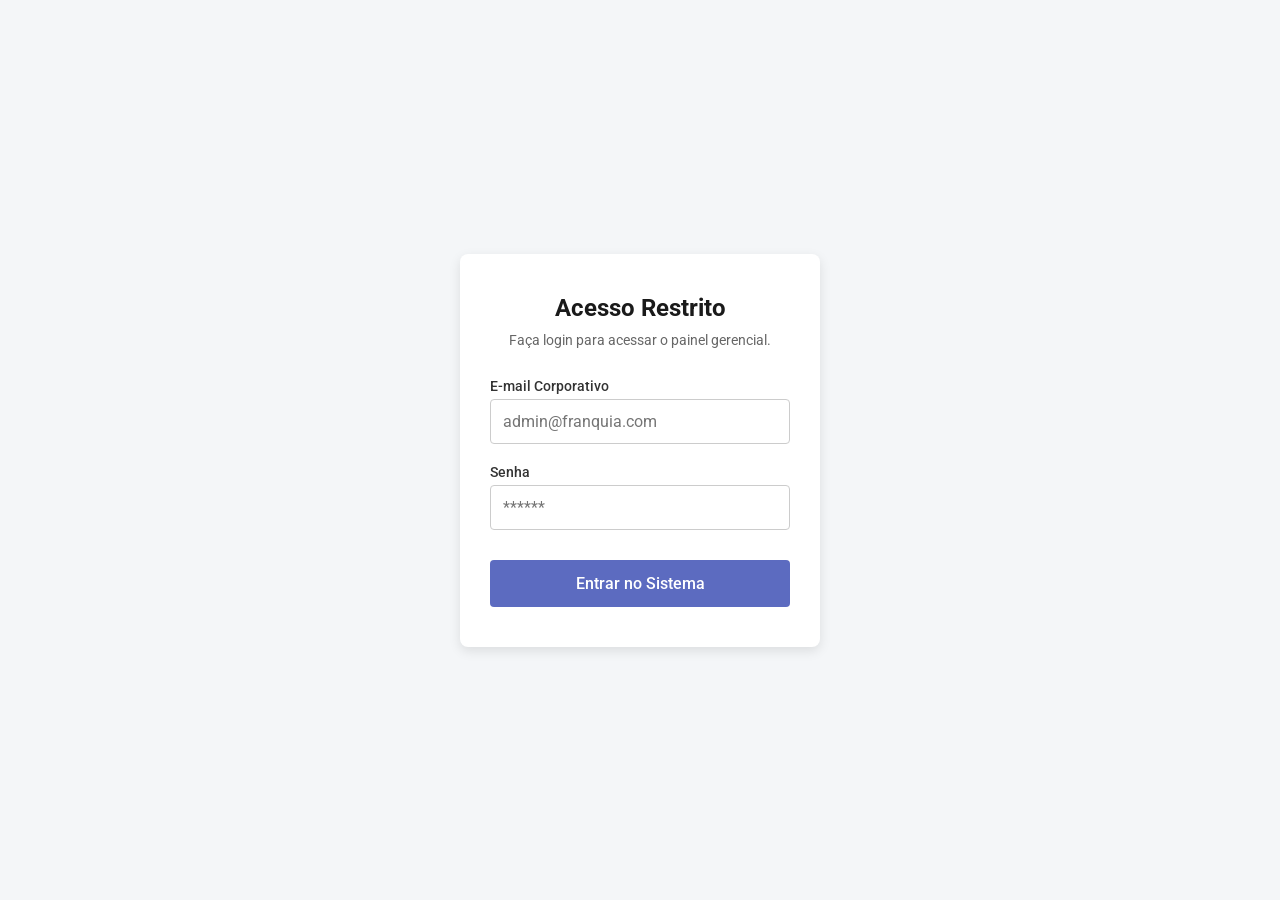
==== Franquias.Web/dashboard.html @ 9a31c7cf "refactor: migracao do front-end para HTML, CSS e JavaScript puro com painel dinamico" ====
<!DOCTYPE html>
<html lang="pt-BR">
<head>
    <meta charset="UTF-8">
    <meta name="viewport" content="width=device-width, initial-scale=1.0">
    <title>Dashboard - Gestão de Franquias S/A</title>
    <link rel="stylesheet" href="style.css">
    <link href="https://fonts.googleapis.com/css2?family=Roboto:wght@300;400;500;700&display=swap" rel="stylesheet">
</head>
<body class="dashboard-layout">

    <!-- Menu Lateral Escuro -->
    <nav class="sidebar">
        <div class="sidebar-header">
            <h2>Gestão S/A</h2>
        </div>
        <ul class="nav-links">
            <li><a href="#" class="active">Dashboard Geral</a></li>
            <li><a href="#">Unidades</a></li>
            <li><a href="#" id="btn-sair">Sair do Sistema</a></li>
        </ul>
    </nav>

    <!-- Conteúdo Principal -->
    <main class="main-content">
        <header class="top-header">
            <h1>Dashboard Gerencial</h1>
            <p>Visão geral da rede de franquias.</p>
        </header>

        <div class="cards-grid">
            <!-- Cartão 1: Unidades (Este vai puxar da API!) -->
            <div class="card">
                <h3>Unidades Ativas</h3>
                <div class="card-value text-primary" id="qtd-unidades">Carregando...</div>
            </div>

            <!-- Cartão 2: Faturamento -->
            <div class="card">
                <h3>Faturamento Mensal</h3>
                <div class="card-value text-success">R$ 11.350</div>
            </div>

            <!-- Cartão 3: Alertas -->
            <div class="card">
                <h3>Chamados Abertos</h3>
                <div class="card-value text-danger">1</div>
            </div>
        </div>
    </main>

    <script src="dashboard.js"></script>
</body>
</html>
---- Franquias.Web/style.css ----
/* Reset padrão para garantir que funcione igual em todos os navegadores */
* {
    margin: 0;
    padding: 0;
    box-sizing: border-box;
    font-family: 'Roboto', sans-serif;
}

/* Fundo da tela: um cinza bem claro e elegante */
body {
    background-color: #f4f6f8;
    display: flex;
    justify-content: center;
    align-items: center;
    height: 100vh;
    color: #333;
}

/* Container para centralizar o cartão na tela */
.login-container {
    width: 100%;
    max-width: 400px;
    padding: 20px;
}

/* O cartão branco do formulário com sombra */
.login-card {
    background-color: #ffffff;
    padding: 40px 30px;
    border-radius: 8px;
    box-shadow: 0 4px 12px rgba(0, 0, 0, 0.1);
    text-align: center;
}

.login-card h2 {
    margin-bottom: 10px;
    color: #1a1a1a;
}

.login-card p {
    font-size: 14px;
    color: #666;
    margin-bottom: 30px;
}

/* Estrutura das caixas de texto */
.input-group {
    text-align: left;
    margin-bottom: 20px;
}

.input-group label {
    display: block;
    font-size: 14px;
    font-weight: 500;
    margin-bottom: 5px;
    color: #333;
}

.input-group input {
    width: 100%;
    padding: 12px;
    border: 1px solid #ccc;
    border-radius: 4px;
    font-size: 16px;
    transition: border-color 0.3s;
}

/* Efeito ao clicar na caixa de texto */
.input-group input:focus {
    border-color: #5C6BC0; /* Azul corporativo */
    outline: none;
}

/* Botão principal */
button {
    width: 100%;
    padding: 14px;
    background-color: #5C6BC0;
    color: white;
    border: none;
    border-radius: 4px;
    font-size: 16px;
    font-weight: 500;
    cursor: pointer;
    transition: background-color 0.3s;
    margin-top: 10px;
}

button:hover {
    background-color: #3F51B5; /* Azul mais escuro ao passar o mouse */
}

/* Ocultar a mensagem de erro por padrão */
.erro-oculto {
    display: none;
}

/* Estilo da mensagem de erro quando aparecer */
#mensagem-erro {
    color: #d32f2f;
    font-size: 14px;
    margin-bottom: 15px;
    margin-top: -10px;
    font-weight: 500;
}




/* =========================================
   ESTILOS DO DASHBOARD (dashboard.html)
   ========================================= */

.dashboard-layout {
    display: flex;
    justify-content: flex-start;
    align-items: stretch;
    background-color: #f4f6f8;
}

/* Menu Lateral */
.sidebar {
    width: 250px;
    background-color: #343a40; /* Cor escura estilo MudBlazor */
    color: white;
    min-height: 100vh;
    display: flex;
    flex-direction: column;
}

.sidebar-header {
    padding: 20px;
    background-color: #23272b;
    border-bottom: 1px solid #4b545c;
}

.nav-links {
    list-style: none;
    padding: 10px 0;
}

.nav-links li a {
    display: block;
    padding: 15px 20px;
    color: #c2c7d0;
    text-decoration: none;
    font-weight: 500;
    transition: 0.3s;
}

.nav-links li a:hover, .nav-links li a.active {
    background-color: #4b545c;
    color: white;
}

/* Área Principal */
.main-content {
    flex: 1;
    padding: 40px;
}

.top-header h1 {
    color: #333;
    margin-bottom: 5px;
}

.top-header p {
    color: #666;
    margin-bottom: 30px;
}

/* Grid de Cartões */
.cards-grid {
    display: grid;
    grid-template-columns: repeat(auto-fit, minmax(250px, 1fr));
    gap: 20px;
}

.card {
    background-color: white;
    padding: 25px;
    border-radius: 8px;
    box-shadow: 0 2px 8px rgba(0,0,0,0.05);
}

.card h3 {
    font-size: 16px;
    color: #666;
    margin-bottom: 15px;
    font-weight: 500;
}

.card-value {
    font-size: 32px;
    font-weight: 700;
}

/* Cores dos números */
.text-primary { color: #5C6BC0; }
.text-success { color: #4CAF50; }
.text-danger { color: #F44336; }
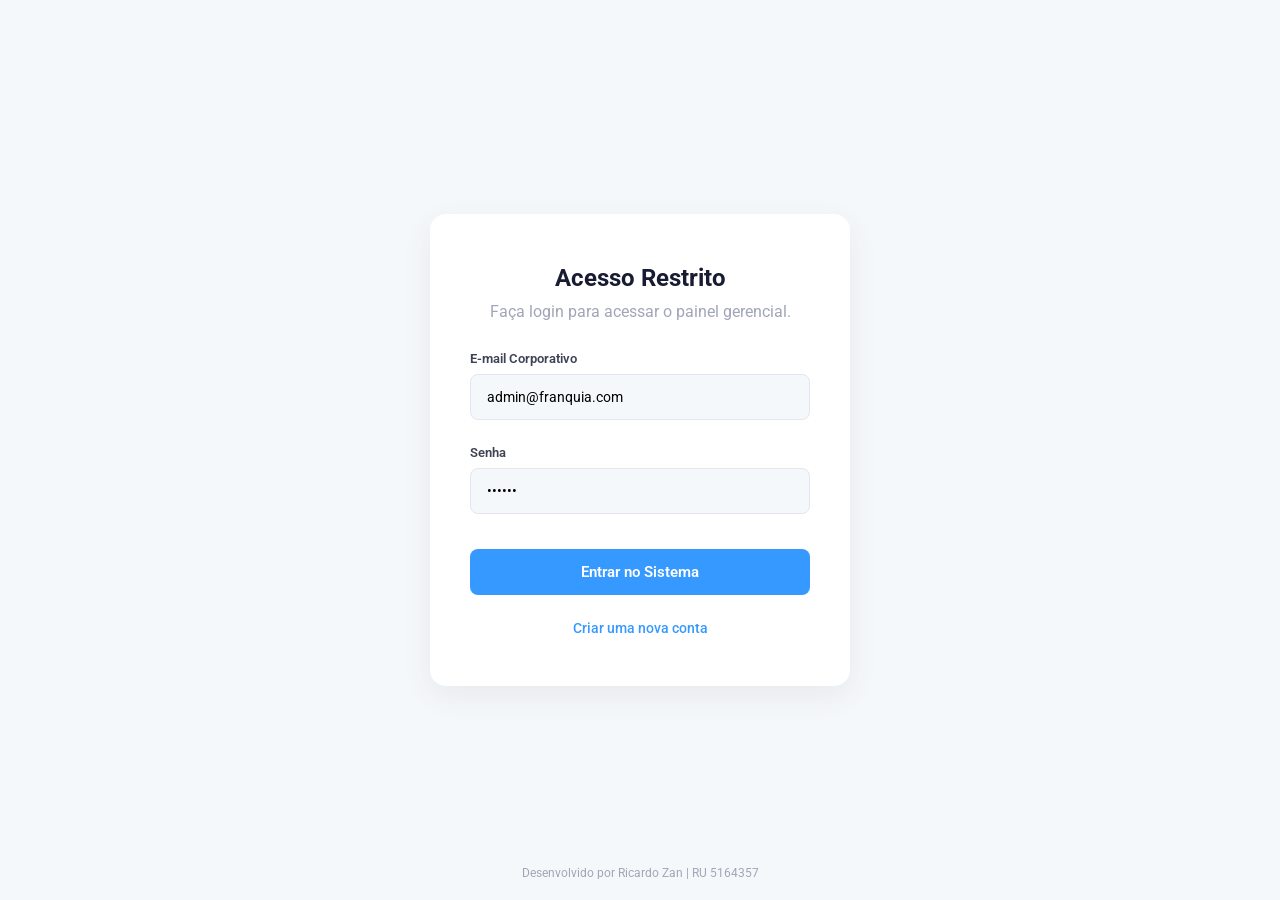
==== commit 5256de73: "fix: ajuste no payload de cadastro para integrar com a API" ====
--- a/Franquias.Web/dashboard.html
+++ b/Franquias.Web/dashboard.html
@@ -15,8 +15,8 @@
             <h2>Gestão S/A</h2>
         </div>
         <ul class="nav-links">
-            <li><a href="#" class="active">Dashboard Geral</a></li>
-            <li><a href="#">Unidades</a></li>
+            <li><a href="dashboard.html" class="active">Dashboard Geral</a></li>
+            <li><a href="unidades.html">Unidades</a></li>
             <li><a href="#" id="btn-sair">Sair do Sistema</a></li>
         </ul>
     </nav>
@@ -29,7 +29,7 @@
         </header>
 
         <div class="cards-grid">
-            <!-- Cartão 1: Unidades (Este vai puxar da API!) -->
+            <!-- Cartão 1: Unidades -->
             <div class="card">
                 <h3>Unidades Ativas</h3>
                 <div class="card-value text-primary" id="qtd-unidades">Carregando...</div>
@@ -38,13 +38,34 @@
             <!-- Cartão 2: Faturamento -->
             <div class="card">
                 <h3>Faturamento Mensal</h3>
-                <div class="card-value text-success">R$ 11.350</div>
+                <div class="card-value text-success" id="valor-faturamento">Carregando...</div>
             </div>
 
             <!-- Cartão 3: Alertas -->
             <div class="card">
                 <h3>Chamados Abertos</h3>
-                <div class="card-value text-danger">1</div>
+                <div class="card-value text-danger" id="qtd-chamados">Carregando...</div>
+            </div>
+        </div>
+
+        <!-- Nova Seção: Tabela de Últimas Vendas -->
+        <div class="recent-sales-section mt-4">
+            <div class="card">
+                <h3>Últimas Vendas Registradas</h3>
+                <table class="sales-table">
+                    <thead>
+                        <tr>
+                            <th>ID da Venda</th>
+                            <th>Data</th>
+                            <th>Valor</th>
+                        </tr>
+                    </thead>
+                    <tbody id="tabela-vendas">
+                        <tr>
+                            <td colspan="3" style="text-align: center;">Carregando...</td>
+                        </tr>
+                    </tbody>
+                </table>
             </div>
         </div>
     </main>
--- a/Franquias.Web/style.css
+++ b/Franquias.Web/style.css
@@ -1,4 +1,6 @@
-/* Reset padrão para garantir que funcione igual em todos os navegadores */
+/* =========================================
+   RESET E FONTES
+   ========================================= */
 * {
     margin: 0;
     padding: 0;
@@ -6,197 +8,261 @@
     font-family: 'Roboto', sans-serif;
 }
 
-/* Fundo da tela: um cinza bem claro e elegante */
 body {
-    background-color: #f4f6f8;
+    background-color: #f5f8fa; /* Fundo off-white moderno */
+    color: #3f4254;
+}
+
+/* =========================================
+   TELA DE LOGIN
+   ========================================= */
+.login-container {
     display: flex;
     justify-content: center;
     align-items: center;
     height: 100vh;
-    color: #333;
-}
-
-/* Container para centralizar o cartão na tela */
-.login-container {
-    width: 100%;
-    max-width: 400px;
     padding: 20px;
 }
 
-/* O cartão branco do formulário com sombra */
 .login-card {
-    background-color: #ffffff;
-    padding: 40px 30px;
-    border-radius: 8px;
-    box-shadow: 0 4px 12px rgba(0, 0, 0, 0.1);
+    background: #ffffff;
+    padding: 50px 40px;
+    border-radius: 16px;
+    box-shadow: 0px 10px 30px 0px rgba(82, 63, 105, 0.08);
     text-align: center;
+    width: 100%;
+    max-width: 420px;
 }
 
 .login-card h2 {
+    color: #181c32;
+    font-size: 24px;
+    font-weight: 700;
     margin-bottom: 10px;
-    color: #1a1a1a;
 }
 
 .login-card p {
-    font-size: 14px;
-    color: #666;
+    color: #a1a5b7;
     margin-bottom: 30px;
 }
 
-/* Estrutura das caixas de texto */
 .input-group {
     text-align: left;
-    margin-bottom: 20px;
+    margin-bottom: 25px;
 }
 
 .input-group label {
+    font-size: 13px;
+    font-weight: 600;
+    color: #3f4254;
+    margin-bottom: 8px;
     display: block;
+}
+
+.input-group input {
+    width: 100%;
+    padding: 14px 16px;
+    background-color: #f5f8fa;
+    border: 1px solid #e4e6ef;
+    border-radius: 8px;
     font-size: 14px;
-    font-weight: 500;
-    margin-bottom: 5px;
-    color: #333;
-}
-
-.input-group input {
-    width: 100%;
-    padding: 12px;
-    border: 1px solid #ccc;
-    border-radius: 4px;
-    font-size: 16px;
-    transition: border-color 0.3s;
-}
-
-/* Efeito ao clicar na caixa de texto */
+    transition: all 0.3s ease;
+}
+
 .input-group input:focus {
-    border-color: #5C6BC0; /* Azul corporativo */
+    background-color: #ffffff;
+    border-color: #3699ff;
+    box-shadow: 0 0 0 3px rgba(54, 153, 255, 0.1);
     outline: none;
 }
 
-/* Botão principal */
 button {
     width: 100%;
     padding: 14px;
-    background-color: #5C6BC0;
+    background-color: #3699ff;
     color: white;
     border: none;
-    border-radius: 4px;
-    font-size: 16px;
-    font-weight: 500;
+    border-radius: 8px;
+    font-size: 15px;
+    font-weight: 600;
     cursor: pointer;
-    transition: background-color 0.3s;
+    transition: all 0.3s ease;
     margin-top: 10px;
 }
 
 button:hover {
-    background-color: #3F51B5; /* Azul mais escuro ao passar o mouse */
-}
-
-/* Ocultar a mensagem de erro por padrão */
-.erro-oculto {
-    display: none;
-}
-
-/* Estilo da mensagem de erro quando aparecer */
-#mensagem-erro {
-    color: #d32f2f;
-    font-size: 14px;
-    margin-bottom: 15px;
-    margin-top: -10px;
-    font-weight: 500;
-}
-
-
-
-
-/* =========================================
-   ESTILOS DO DASHBOARD (dashboard.html)
-   ========================================= */
-
+    background-color: #187de4;
+    box-shadow: 0px 4px 12px rgba(54, 153, 255, 0.3);
+}
+
+.erro-oculto { display: none; }
+#mensagem-erro { color: #f1416c; font-size: 13px; font-weight: 500; margin: -10px 0 15px 0; }
+
+/* =========================================
+   DASHBOARD E UNIDADES (LAYOUT GERAL)
+   ========================================= */
 .dashboard-layout {
     display: flex;
-    justify-content: flex-start;
-    align-items: stretch;
-    background-color: #f4f6f8;
-}
-
-/* Menu Lateral */
+    min-height: 100vh;
+}
+
+/* Sidebar Dark Premium */
 .sidebar {
-    width: 250px;
-    background-color: #343a40; /* Cor escura estilo MudBlazor */
-    color: white;
-    min-height: 100vh;
+    width: 260px;
+    background: linear-gradient(180deg, #1e1e2d 0%, #151521 100%);
+    color: #ffffff;
     display: flex;
     flex-direction: column;
+    box-shadow: 2px 0 10px rgba(0,0,0,0.1);
 }
 
 .sidebar-header {
-    padding: 20px;
-    background-color: #23272b;
-    border-bottom: 1px solid #4b545c;
+    padding: 30px 25px;
+    border-bottom: 1px solid rgba(255,255,255,0.05);
+}
+
+.sidebar-header h2 {
+    font-size: 22px;
+    font-weight: 700;
+    letter-spacing: 1px;
+    color: #ffffff;
 }
 
 .nav-links {
     list-style: none;
-    padding: 10px 0;
+    padding: 20px 0;
 }
 
 .nav-links li a {
-    display: block;
-    padding: 15px 20px;
-    color: #c2c7d0;
+    display: flex;
+    align-items: center;
+    padding: 15px 25px;
+    color: #9899ac;
     text-decoration: none;
     font-weight: 500;
-    transition: 0.3s;
+    font-size: 14px;
+    transition: all 0.3s ease;
+    border-left: 4px solid transparent;
 }
 
 .nav-links li a:hover, .nav-links li a.active {
-    background-color: #4b545c;
-    color: white;
+    background-color: #1b1b29;
+    color: #ffffff;
+    border-left: 4px solid #3699ff;
 }
 
 /* Área Principal */
 .main-content {
     flex: 1;
-    padding: 40px;
+    padding: 40px 50px;
+    background-color: #f5f8fa;
+}
+
+.top-header {
+    margin-bottom: 40px;
 }
 
 .top-header h1 {
-    color: #333;
-    margin-bottom: 5px;
+    font-size: 28px;
+    color: #181c32;
+    font-weight: 700;
+    margin-bottom: 8px;
 }
 
 .top-header p {
-    color: #666;
-    margin-bottom: 30px;
-}
-
-/* Grid de Cartões */
+    color: #a1a5b7;
+    font-size: 15px;
+}
+
+/* =========================================
+   CARDS DE INDICADORES
+   ========================================= */
 .cards-grid {
     display: grid;
-    grid-template-columns: repeat(auto-fit, minmax(250px, 1fr));
-    gap: 20px;
+    grid-template-columns: repeat(auto-fit, minmax(280px, 1fr));
+    gap: 25px;
 }
 
 .card {
-    background-color: white;
-    padding: 25px;
-    border-radius: 8px;
-    box-shadow: 0 2px 8px rgba(0,0,0,0.05);
+    background-color: #ffffff;
+    padding: 30px;
+    border-radius: 16px;
+    box-shadow: 0px 4px 20px 0px rgba(82, 63, 105, 0.05);
+    border: 1px solid #eff2f5;
+    transition: all 0.3s ease;
+}
+
+.card:hover {
+    transform: translateY(-5px);
+    box-shadow: 0px 8px 25px 0px rgba(82, 63, 105, 0.1);
 }
 
 .card h3 {
-    font-size: 16px;
-    color: #666;
+    font-size: 15px;
+    color: #a1a5b7;
+    font-weight: 600;
     margin-bottom: 15px;
+    text-transform: uppercase;
+    letter-spacing: 0.5px;
+}
+
+.card-value {
+    font-size: 36px;
+    font-weight: 700;
+    letter-spacing: -1px;
+}
+
+/* Cores vibrantes estilo SaaS */
+.text-primary { color: #3699ff; }
+.text-success { color: #1bc5bd; }
+.text-danger { color: #f1416c; }
+
+/* =========================================
+   TABELAS PROFISSIONAIS (DATA GRIDS)
+   ========================================= */
+.mt-4 { margin-top: 40px; }
+
+.recent-sales-section .card {
+    padding: 0; /* Remove o padding padrão para a tabela encostar nas bordas */
+    overflow: hidden;
+}
+
+.recent-sales-section h3 {
+    padding: 25px 30px 15px 30px;
+    margin: 0;
+    border-bottom: 1px solid #eff2f5;
+}
+
+.sales-table {
+    width: 100%;
+    border-collapse: collapse;
+}
+
+.sales-table th {
+    background-color: #fcfcfc;
+    color: #b5b5c3;
+    font-weight: 600;
+    font-size: 12px;
+    text-transform: uppercase;
+    letter-spacing: 1px;
+    padding: 15px 30px;
+    text-align: left;
+    border-bottom: 1px dashed #eff2f5;
+}
+
+.sales-table td {
+    padding: 18px 30px;
+    font-size: 14px;
     font-weight: 500;
-}
-
-.card-value {
-    font-size: 32px;
-    font-weight: 700;
-}
-
-/* Cores dos números */
-.text-primary { color: #5C6BC0; }
-.text-success { color: #4CAF50; }
-.text-danger { color: #F44336; }+    color: #3f4254;
+    border-bottom: 1px dashed #eff2f5;
+    transition: background-color 0.2s ease;
+}
+
+.sales-table tbody tr:hover td {
+    background-color: #f9f9f9;
+}
+
+.sales-table tr:last-child td {
+    border-bottom: none;
+}
